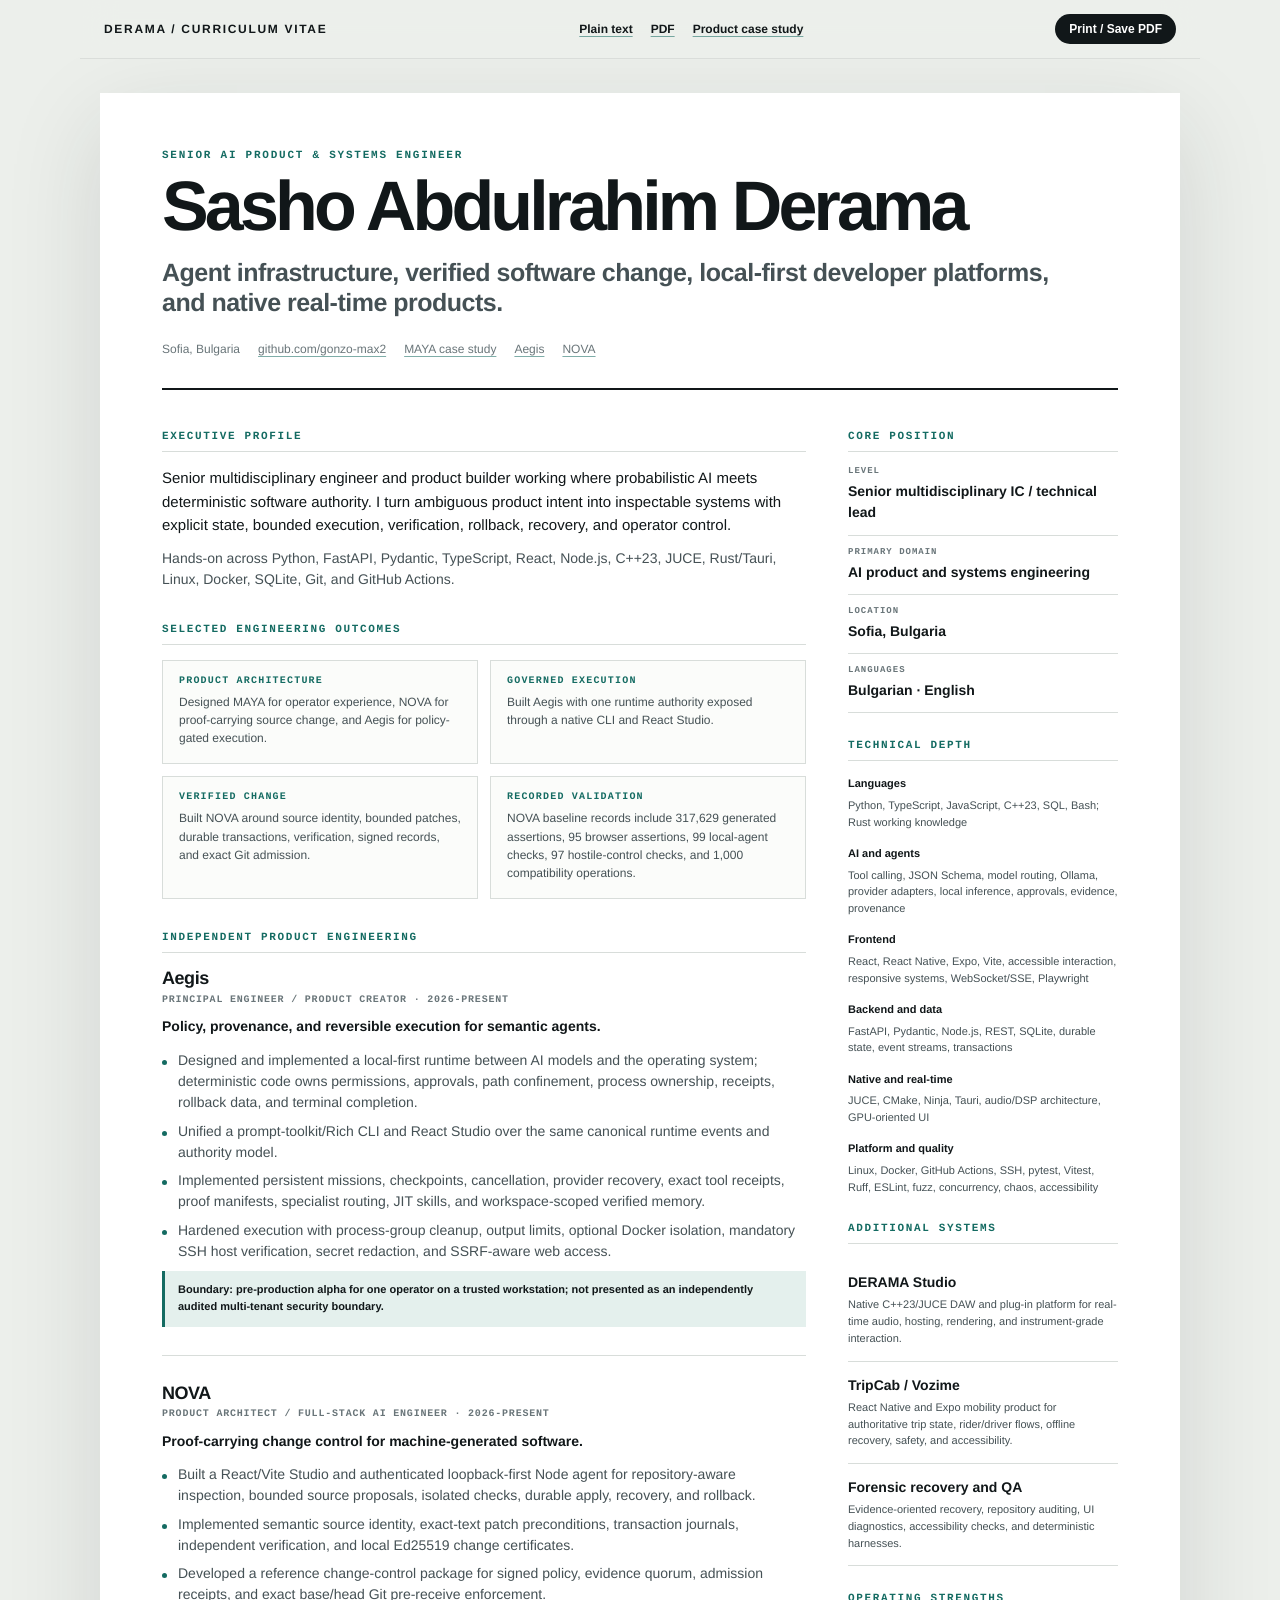
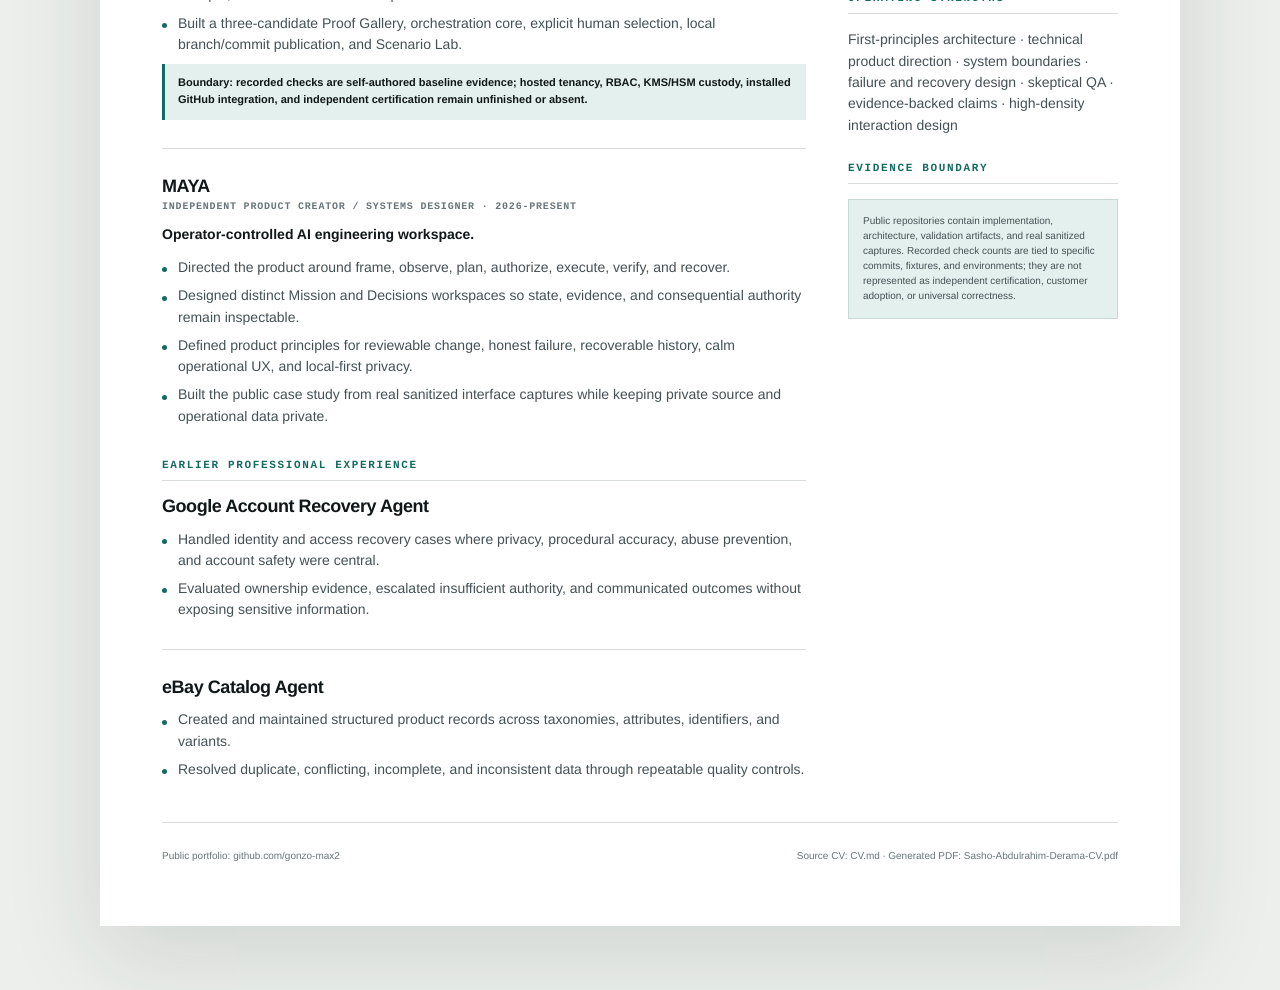
==== cv.html @ 717c587f "Add print-ready professional CV" ====
<!doctype html>
<html lang="en">
<head>
  <meta charset="utf-8">
  <meta name="viewport" content="width=device-width,initial-scale=1,viewport-fit=cover">
  <meta name="theme-color" content="#f4f5f2">
  <meta name="description" content="Sasho Abdulrahim Derama - Senior AI Product and Systems Engineer.">
  <title>Sasho Abdulrahim Derama - CV</title>
  <style>
    :root {
      color-scheme: light;
      --ink: #111719;
      --soft: #455155;
      --muted: #697579;
      --line: #d8ddda;
      --paper: #fff;
      --canvas: #ecefeb;
      --accent: #146b62;
      --accent-soft: #e4f0ed;
      --sans: Inter, ui-sans-serif, -apple-system, BlinkMacSystemFont, "Segoe UI", sans-serif;
      --mono: "SFMono-Regular", Consolas, "Liberation Mono", monospace;
    }
    * { box-sizing: border-box; }
    html { background: var(--canvas); scroll-behavior: smooth; }
    body {
      margin: 0;
      color: var(--ink);
      font-family: var(--sans);
      font-size: 14px;
      line-height: 1.52;
      -webkit-font-smoothing: antialiased;
      text-rendering: geometricPrecision;
    }
    a { color: inherit; text-decoration-color: color-mix(in srgb, var(--accent) 55%, transparent); text-underline-offset: 3px; }
    a:hover { color: var(--accent); }
    .toolbar {
      position: sticky;
      top: 0;
      z-index: 10;
      display: flex;
      justify-content: space-between;
      align-items: center;
      gap: 16px;
      max-width: 1120px;
      margin: 0 auto;
      padding: 14px 24px;
      border-bottom: 1px solid rgba(17, 23, 25, .08);
      background: rgba(236, 239, 235, .88);
      backdrop-filter: blur(16px);
    }
    .toolbar strong { font-size: 12px; letter-spacing: .14em; }
    .toolbar nav { display: flex; gap: 18px; font-size: 12px; font-weight: 700; }
    .toolbar button {
      border: 0;
      border-radius: 999px;
      padding: 9px 14px;
      background: var(--ink);
      color: #fff;
      font: 700 12px/1 var(--sans);
      cursor: pointer;
    }
    .sheet {
      display: grid;
      grid-template-columns: minmax(0, 1fr) 270px;
      gap: 42px;
      width: min(1080px, calc(100% - 36px));
      margin: 34px auto 64px;
      padding: 58px 62px 62px;
      background: var(--paper);
      box-shadow: 0 30px 90px rgba(30, 42, 39, .13);
    }
    header { grid-column: 1 / -1; padding-bottom: 30px; border-bottom: 2px solid var(--ink); }
    .kicker { margin: 0 0 12px; color: var(--accent); font: 800 11px/1 var(--mono); letter-spacing: .16em; text-transform: uppercase; }
    h1 { margin: 0; font-size: clamp(40px, 7vw, 70px); line-height: .94; letter-spacing: -.055em; }
    .role { max-width: 900px; margin: 18px 0 0; color: var(--soft); font-size: clamp(18px, 2.5vw, 25px); line-height: 1.2; font-weight: 650; letter-spacing: -.02em; }
    .contact { display: flex; flex-wrap: wrap; gap: 8px 18px; margin-top: 22px; color: var(--muted); font-size: 12px; }
    main, aside { min-width: 0; }
    section + section { margin-top: 34px; }
    h2 { margin: 0 0 15px; padding-bottom: 8px; border-bottom: 1px solid var(--line); color: var(--accent); font: 800 11px/1 var(--mono); letter-spacing: .15em; text-transform: uppercase; }
    h3 { margin: 0; font-size: 18px; line-height: 1.15; letter-spacing: -.025em; }
    h3 span { display: block; margin-top: 5px; color: var(--muted); font: 700 10px/1.35 var(--mono); letter-spacing: .08em; text-transform: uppercase; }
    p { margin: 0; color: var(--soft); }
    p + p { margin-top: 10px; }
    ul { margin: 12px 0 0; padding: 0; list-style: none; }
    li { position: relative; padding-left: 16px; color: var(--soft); }
    li + li { margin-top: 7px; }
    li::before { position: absolute; left: 0; top: .73em; width: 5px; height: 5px; border-radius: 50%; background: var(--accent); content: ""; }
    .summary { max-width: 790px; color: var(--ink); font-size: 15px; line-height: 1.58; }
    .impact { display: grid; grid-template-columns: repeat(2, minmax(0, 1fr)); gap: 12px; }
    .impact article { padding: 16px; border: 1px solid var(--line); background: #fbfcfa; }
    .impact strong { display: block; margin-bottom: 6px; color: var(--accent); font: 800 10px/1 var(--mono); letter-spacing: .12em; }
    .impact p { font-size: 12px; }
    .role-block + .role-block { margin-top: 28px; padding-top: 27px; border-top: 1px solid var(--line); }
    .role-block > p { margin-top: 9px; font-weight: 650; color: var(--ink); }
    .boundary { margin-top: 13px; padding: 11px 13px; border-left: 3px solid var(--accent); background: var(--accent-soft); color: #294742; font-size: 11px; }
    aside section + section { margin-top: 28px; }
    .fact-list { display: grid; gap: 12px; }
    .fact-list div { padding-bottom: 11px; border-bottom: 1px solid var(--line); }
    .fact-list dt { color: var(--muted); font: 700 9px/1 var(--mono); letter-spacing: .11em; text-transform: uppercase; }
    .fact-list dd { margin: 5px 0 0; font-weight: 700; }
    .skill-group + .skill-group { margin-top: 15px; }
    .skill-group strong { display: block; margin-bottom: 5px; color: var(--ink); font-size: 11px; }
    .skill-group p { font-size: 11px; line-height: 1.5; }
    .project { padding: 13px 0; border-bottom: 1px solid var(--line); }
    .project strong { display: block; margin-bottom: 4px; }
    .project p { font-size: 11px; }
    .evidence-note { padding: 14px; border: 1px solid #c8d9d5; background: var(--accent-soft); font-size: 10px; line-height: 1.5; }
    footer { grid-column: 1 / -1; display: flex; justify-content: space-between; gap: 20px; padding-top: 26px; border-top: 1px solid var(--line); color: var(--muted); font-size: 10px; }
    @media (max-width: 820px) {
      .sheet { grid-template-columns: 1fr; gap: 30px; padding: 42px 30px; }
      .impact { grid-template-columns: 1fr; }
      aside { display: grid; grid-template-columns: repeat(2, minmax(0, 1fr)); gap: 26px; }
      aside section + section { margin-top: 0; }
      footer { flex-direction: column; }
    }
    @media (max-width: 560px) {
      .toolbar nav { display: none; }
      .sheet { width: 100%; margin: 0; padding: 34px 20px; box-shadow: none; }
      aside { grid-template-columns: 1fr; }
      h1 { font-size: 42px; }
    }
    @media print {
      @page { size: A4; margin: 12mm 13mm 13mm; }
      html, body { background: #fff; }
      body { font-size: 9.1pt; line-height: 1.36; }
      .toolbar { display: none; }
      .sheet { display: block; width: auto; margin: 0; padding: 0; box-shadow: none; }
      header { padding-bottom: 14pt; }
      h1 { font-size: 29pt; }
      .role { margin-top: 7pt; font-size: 13pt; }
      .contact { margin-top: 9pt; font-size: 7.8pt; }
      main { float: left; width: 68%; padding-right: 8mm; }
      aside { float: right; width: 32%; padding-left: 6mm; border-left: .4pt solid var(--line); }
      section + section { margin-top: 16pt; }
      h2 { margin-bottom: 7pt; padding-bottom: 4pt; font-size: 7.4pt; }
      h3 { font-size: 11pt; }
      h3 span { font-size: 6.7pt; }
      .summary { font-size: 9.2pt; }
      .impact { grid-template-columns: repeat(2, 1fr); gap: 5pt; }
      .impact article { padding: 7pt; break-inside: avoid; }
      .impact p, .project p, .skill-group p { font-size: 7.3pt; }
      li + li { margin-top: 3.5pt; }
      .role-block { break-inside: avoid; }
      .role-block + .role-block { margin-top: 13pt; padding-top: 12pt; }
      .boundary { margin-top: 6pt; padding: 5pt 6pt; font-size: 6.9pt; }
      aside section { break-inside: avoid; }
      .fact-list { gap: 6pt; }
      .fact-list div { padding-bottom: 5pt; }
      .project { padding: 6pt 0; }
      .evidence-note { padding: 7pt; font-size: 6.6pt; }
      footer { clear: both; padding-top: 10pt; font-size: 6.6pt; }
      a { text-decoration: none; }
    }
  </style>
</head>
<body>
  <div class="toolbar">
    <strong>DERAMA / CURRICULUM VITAE</strong>
    <nav aria-label="CV formats">
      <a href="CV.md">Plain text</a>
      <a href="Sasho-Abdulrahim-Derama-CV.pdf">PDF</a>
      <a href="index.html">Product case study</a>
    </nav>
    <button type="button" onclick="window.print()">Print / Save PDF</button>
  </div>

  <article class="sheet">
    <header>
      <p class="kicker">Senior AI Product &amp; Systems Engineer</p>
      <h1>Sasho Abdulrahim Derama</h1>
      <p class="role">Agent infrastructure, verified software change, local-first developer platforms, and native real-time products.</p>
      <div class="contact">
        <span>Sofia, Bulgaria</span>
        <a href="https://github.com/gonzo-max2">github.com/gonzo-max2</a>
        <a href="https://github.com/gonzo-max2/maya-codex-nexus">MAYA case study</a>
        <a href="https://github.com/gonzo-max2/aegis-unified-0.9.0">Aegis</a>
        <a href="https://github.com/gonzo-max2/NOVA">NOVA</a>
      </div>
    </header>

    <main>
      <section>
        <h2>Executive profile</h2>
        <p class="summary">Senior multidisciplinary engineer and product builder working where probabilistic AI meets deterministic software authority. I turn ambiguous product intent into inspectable systems with explicit state, bounded execution, verification, rollback, recovery, and operator control.</p>
        <p>Hands-on across Python, FastAPI, Pydantic, TypeScript, React, Node.js, C++23, JUCE, Rust/Tauri, Linux, Docker, SQLite, Git, and GitHub Actions.</p>
      </section>

      <section>
        <h2>Selected engineering outcomes</h2>
        <div class="impact">
          <article><strong>PRODUCT ARCHITECTURE</strong><p>Designed MAYA for operator experience, NOVA for proof-carrying source change, and Aegis for policy-gated execution.</p></article>
          <article><strong>GOVERNED EXECUTION</strong><p>Built Aegis with one runtime authority exposed through a native CLI and React Studio.</p></article>
          <article><strong>VERIFIED CHANGE</strong><p>Built NOVA around source identity, bounded patches, durable transactions, verification, signed records, and exact Git admission.</p></article>
          <article><strong>RECORDED VALIDATION</strong><p>NOVA baseline records include 317,629 generated assertions, 95 browser assertions, 99 local-agent checks, 97 hostile-control checks, and 1,000 compatibility operations.</p></article>
        </div>
      </section>

      <section>
        <h2>Independent product engineering</h2>

        <article class="role-block">
          <h3>Aegis <span>Principal Engineer / Product Creator · 2026-Present</span></h3>
          <p>Policy, provenance, and reversible execution for semantic agents.</p>
          <ul>
            <li>Designed and implemented a local-first runtime between AI models and the operating system; deterministic code owns permissions, approvals, path confinement, process ownership, receipts, rollback data, and terminal completion.</li>
            <li>Unified a prompt-toolkit/Rich CLI and React Studio over the same canonical runtime events and authority model.</li>
            <li>Implemented persistent missions, checkpoints, cancellation, provider recovery, exact tool receipts, proof manifests, specialist routing, JIT skills, and workspace-scoped verified memory.</li>
            <li>Hardened execution with process-group cleanup, output limits, optional Docker isolation, mandatory SSH host verification, secret redaction, and SSRF-aware web access.</li>
          </ul>
          <p class="boundary"><strong>Boundary:</strong> pre-production alpha for one operator on a trusted workstation; not presented as an independently audited multi-tenant security boundary.</p>
        </article>

        <article class="role-block">
          <h3>NOVA <span>Product Architect / Full-Stack AI Engineer · 2026-Present</span></h3>
          <p>Proof-carrying change control for machine-generated software.</p>
          <ul>
            <li>Built a React/Vite Studio and authenticated loopback-first Node agent for repository-aware inspection, bounded source proposals, isolated checks, durable apply, recovery, and rollback.</li>
            <li>Implemented semantic source identity, exact-text patch preconditions, transaction journals, independent verification, and local Ed25519 change certificates.</li>
            <li>Developed a reference change-control package for signed policy, evidence quorum, admission receipts, and exact base/head Git pre-receive enforcement.</li>
            <li>Built a three-candidate Proof Gallery, orchestration core, explicit human selection, local branch/commit publication, and Scenario Lab.</li>
          </ul>
          <p class="boundary"><strong>Boundary:</strong> recorded checks are self-authored baseline evidence; hosted tenancy, RBAC, KMS/HSM custody, installed GitHub integration, and independent certification remain unfinished or absent.</p>
        </article>

        <article class="role-block">
          <h3>MAYA <span>Independent Product Creator / Systems Designer · 2026-Present</span></h3>
          <p>Operator-controlled AI engineering workspace.</p>
          <ul>
            <li>Directed the product around frame, observe, plan, authorize, execute, verify, and recover.</li>
            <li>Designed distinct Mission and Decisions workspaces so state, evidence, and consequential authority remain inspectable.</li>
            <li>Defined product principles for reviewable change, honest failure, recoverable history, calm operational UX, and local-first privacy.</li>
            <li>Built the public case study from real sanitized interface captures while keeping private source and operational data private.</li>
          </ul>
        </article>
      </section>

      <section>
        <h2>Earlier professional experience</h2>
        <article class="role-block">
          <h3>Google Account Recovery Agent</h3>
          <ul>
            <li>Handled identity and access recovery cases where privacy, procedural accuracy, abuse prevention, and account safety were central.</li>
            <li>Evaluated ownership evidence, escalated insufficient authority, and communicated outcomes without exposing sensitive information.</li>
          </ul>
        </article>
        <article class="role-block">
          <h3>eBay Catalog Agent</h3>
          <ul>
            <li>Created and maintained structured product records across taxonomies, attributes, identifiers, and variants.</li>
            <li>Resolved duplicate, conflicting, incomplete, and inconsistent data through repeatable quality controls.</li>
          </ul>
        </article>
      </section>
    </main>

    <aside>
      <section>
        <h2>Core position</h2>
        <dl class="fact-list">
          <div><dt>Level</dt><dd>Senior multidisciplinary IC / technical lead</dd></div>
          <div><dt>Primary domain</dt><dd>AI product and systems engineering</dd></div>
          <div><dt>Location</dt><dd>Sofia, Bulgaria</dd></div>
          <div><dt>Languages</dt><dd>Bulgarian · English</dd></div>
        </dl>
      </section>

      <section>
        <h2>Technical depth</h2>
        <div class="skill-group"><strong>Languages</strong><p>Python, TypeScript, JavaScript, C++23, SQL, Bash; Rust working knowledge</p></div>
        <div class="skill-group"><strong>AI and agents</strong><p>Tool calling, JSON Schema, model routing, Ollama, provider adapters, local inference, approvals, evidence, provenance</p></div>
        <div class="skill-group"><strong>Frontend</strong><p>React, React Native, Expo, Vite, accessible interaction, responsive systems, WebSocket/SSE, Playwright</p></div>
        <div class="skill-group"><strong>Backend and data</strong><p>FastAPI, Pydantic, Node.js, REST, SQLite, durable state, event streams, transactions</p></div>
        <div class="skill-group"><strong>Native and real-time</strong><p>JUCE, CMake, Ninja, Tauri, audio/DSP architecture, GPU-oriented UI</p></div>
        <div class="skill-group"><strong>Platform and quality</strong><p>Linux, Docker, GitHub Actions, SSH, pytest, Vitest, Ruff, ESLint, fuzz, concurrency, chaos, accessibility</p></div>
      </section>

      <section>
        <h2>Additional systems</h2>
        <div class="project"><strong>DERAMA Studio</strong><p>Native C++23/JUCE DAW and plug-in platform for real-time audio, hosting, rendering, and instrument-grade interaction.</p></div>
        <div class="project"><strong>TripCab / Vozime</strong><p>React Native and Expo mobility product for authoritative trip state, rider/driver flows, offline recovery, safety, and accessibility.</p></div>
        <div class="project"><strong>Forensic recovery and QA</strong><p>Evidence-oriented recovery, repository auditing, UI diagnostics, accessibility checks, and deterministic harnesses.</p></div>
      </section>

      <section>
        <h2>Operating strengths</h2>
        <p>First-principles architecture · technical product direction · system boundaries · failure and recovery design · skeptical QA · evidence-backed claims · high-density interaction design</p>
      </section>

      <section>
        <h2>Evidence boundary</h2>
        <p class="evidence-note">Public repositories contain implementation, architecture, validation artifacts, and real sanitized captures. Recorded check counts are tied to specific commits, fixtures, and environments; they are not represented as independent certification, customer adoption, or universal correctness.</p>
      </section>
    </aside>

    <footer>
      <span>Public portfolio: github.com/gonzo-max2</span>
      <span>Source CV: CV.md · Generated PDF: Sasho-Abdulrahim-Derama-CV.pdf</span>
    </footer>
  </article>
</body>
</html>
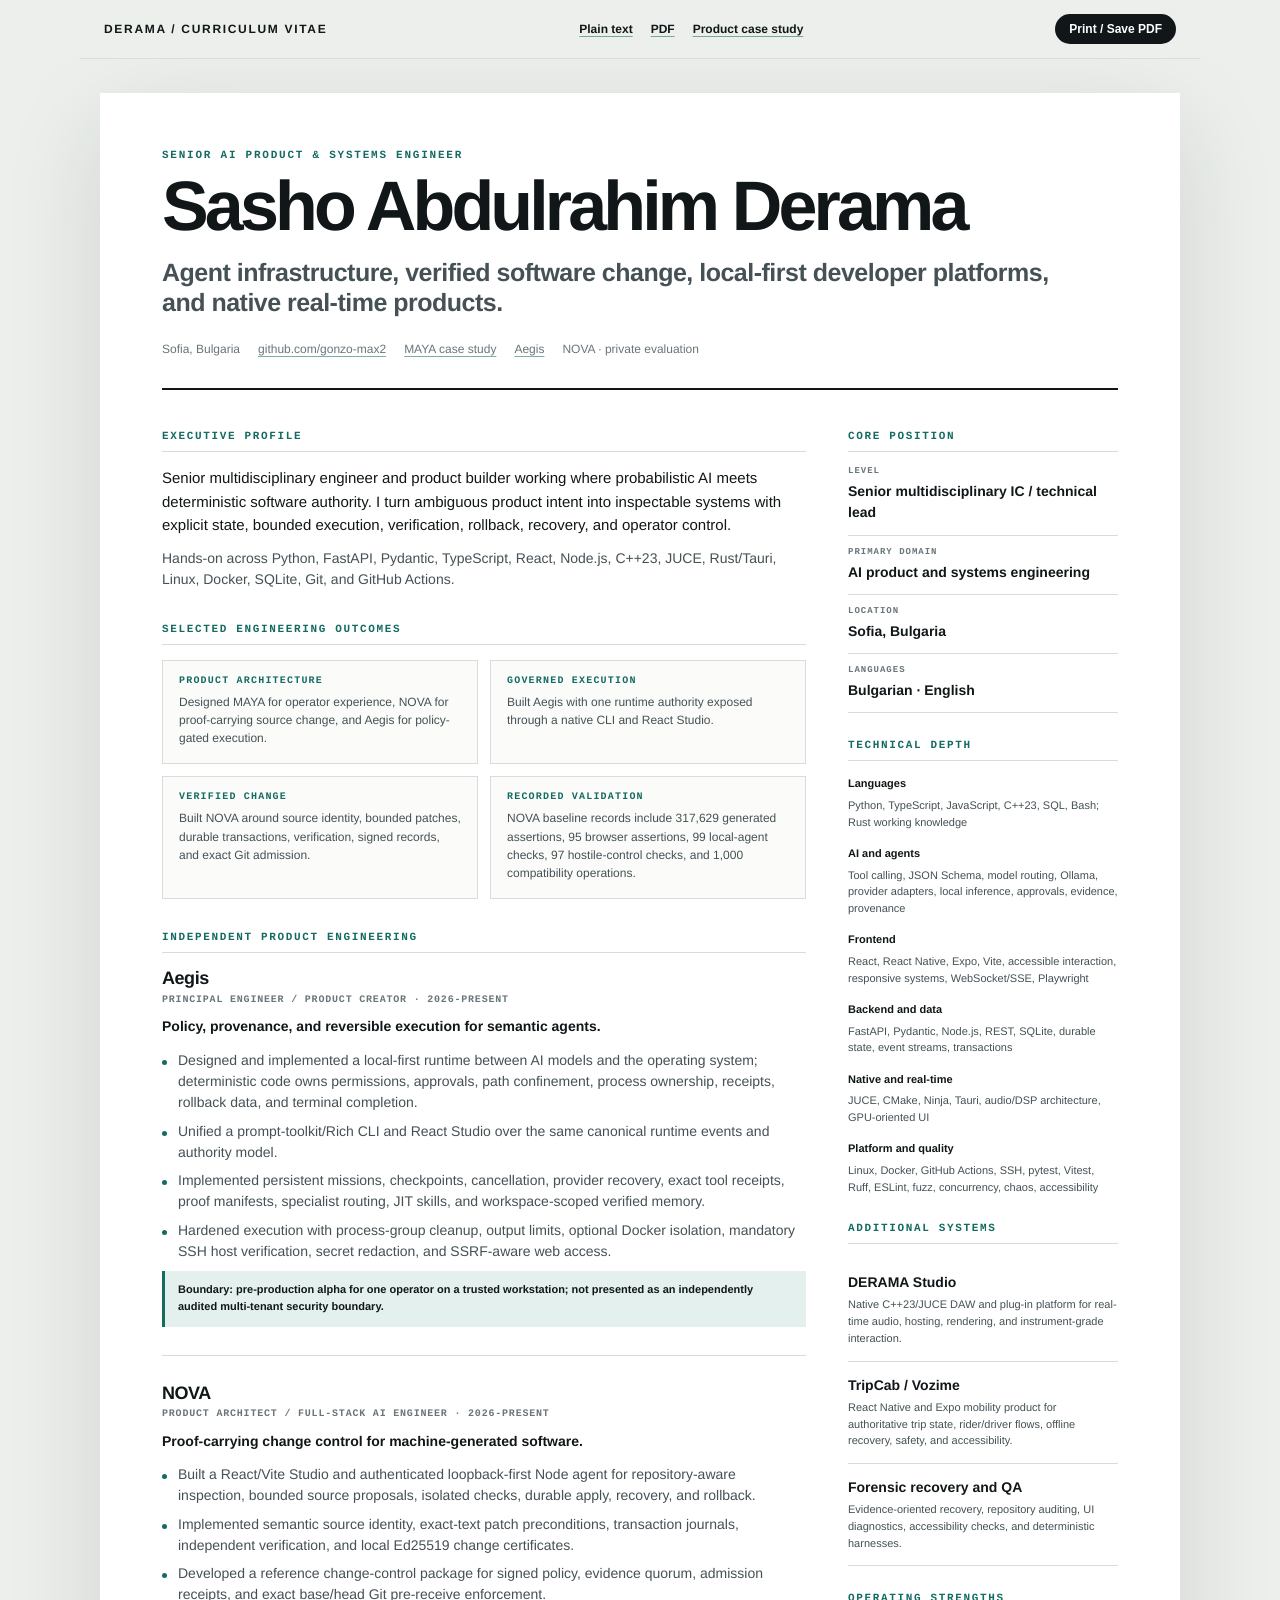
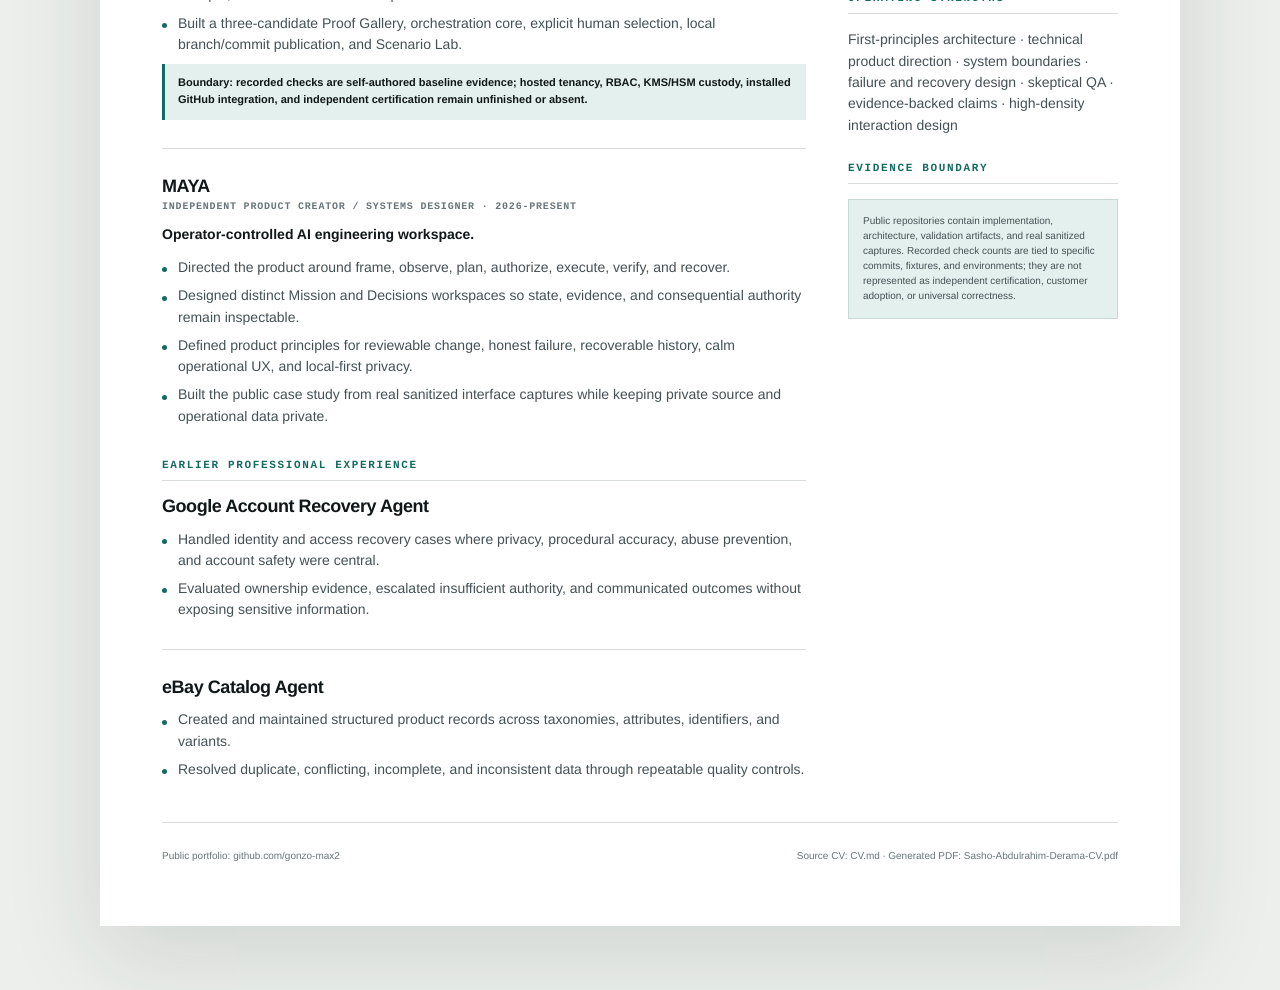
==== commit 870697ac: "Clarify private NOVA repository in public CV" ====
--- a/cv.html
+++ b/cv.html
@@ -174,7 +174,7 @@
         <a href="https://github.com/gonzo-max2">github.com/gonzo-max2</a>
         <a href="https://github.com/gonzo-max2/maya-codex-nexus">MAYA case study</a>
         <a href="https://github.com/gonzo-max2/aegis-unified-0.9.0">Aegis</a>
-        <a href="https://github.com/gonzo-max2/NOVA">NOVA</a>
+        <span>NOVA · private evaluation</span>
       </div>
     </header>
 
